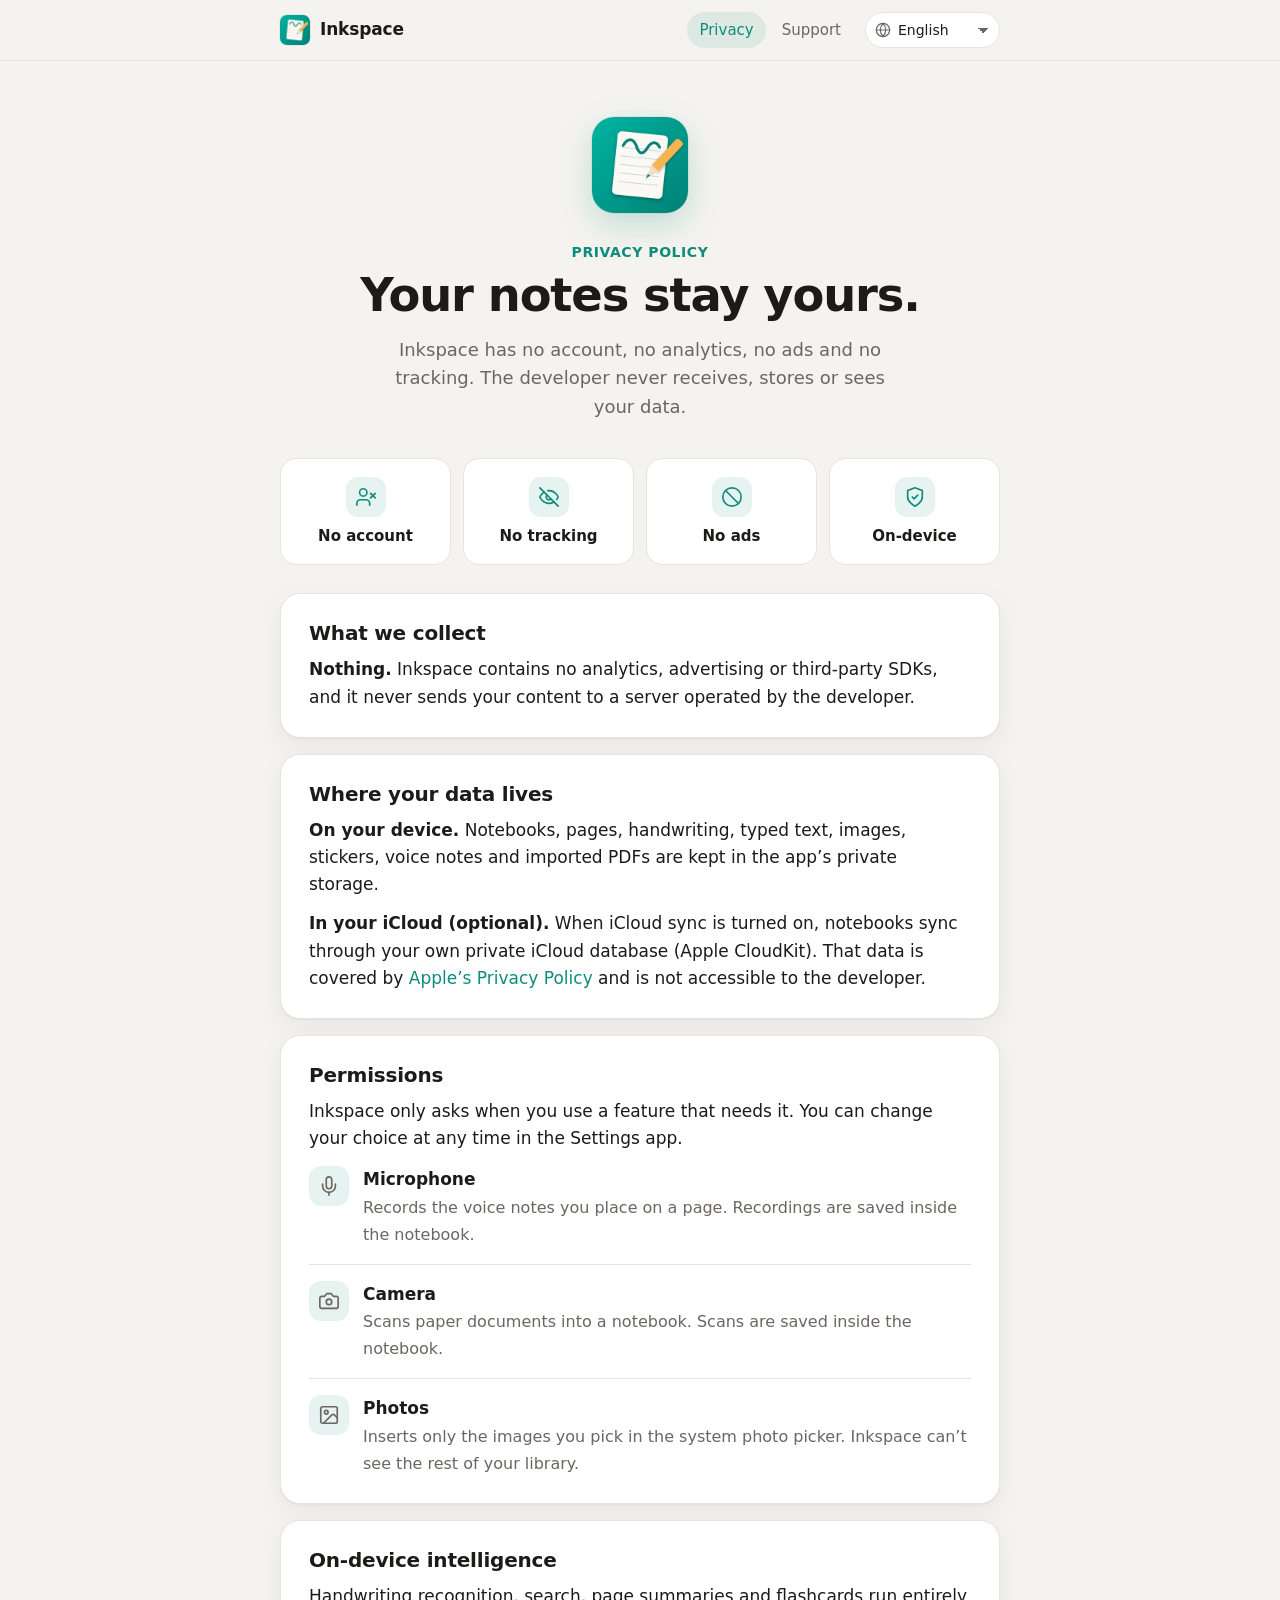
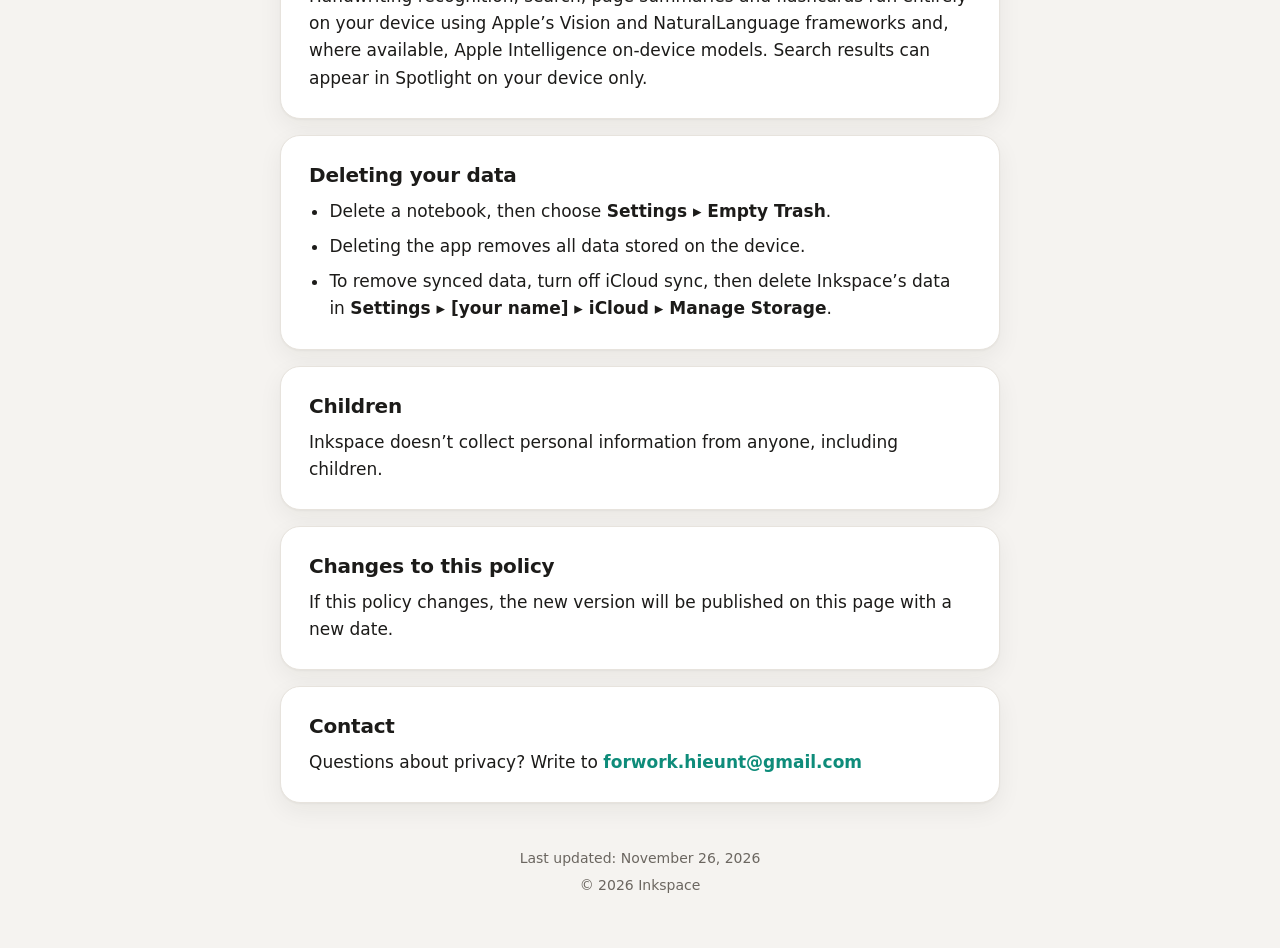
==== privacy.html @ 9c8cc4c8 "Add Inkspace privacy policy and support pages Static site for GitHub Pages: home, privacy policy and" ====
<!doctype html>
<html lang="en">
<head>
  <meta charset="utf-8">
  <meta name="viewport" content="width=device-width, initial-scale=1, viewport-fit=cover">
  <title>Privacy Policy · Inkspace</title>
  <meta name="description" content="Inkspace collects no data. Your handwritten notes stay on your device and in your own iCloud.">
  <meta name="theme-color" content="#f5f3f0" media="(prefers-color-scheme: light)">
  <meta name="theme-color" content="#161514" media="(prefers-color-scheme: dark)">
  <link rel="icon" href="assets/favicon.png">
  <link rel="apple-touch-icon" href="assets/icon.png">
  <link rel="stylesheet" href="assets/style.css">
</head>
<body data-title="p.title">
  <header class="site-header">
    <div class="wrap">
      <a class="brand" href="./"><img src="assets/icon.png" alt="">Inkspace</a>
      <nav class="nav">
        <a href="privacy.html" aria-current="page" data-i18n="nav.privacy">Privacy</a>
        <a href="support.html" data-i18n="nav.support">Support</a>
      </nav>
      <label class="lang">
        <svg viewBox="0 0 24 24" fill="none" stroke="currentColor" stroke-width="1.8" stroke-linecap="round" stroke-linejoin="round" aria-hidden="true"><circle cx="12" cy="12" r="10"/><path d="M2 12h20"/><path d="M12 2a15.3 15.3 0 0 1 4 10 15.3 15.3 0 0 1-4 10 15.3 15.3 0 0 1-4-10 15.3 15.3 0 0 1 4-10z"/></svg>
        <select id="lang" aria-label="Language" data-i18n-aria="lang.label"></select>
      </label>
    </div>
  </header>

  <main class="wrap">
    <section class="hero">
      <img class="app-icon" src="assets/icon.png" alt="Inkspace">
      <p class="eyebrow" data-i18n="p.title">Privacy Policy</p>
      <h1 data-i18n="p.hero">Your notes stay yours.</h1>
      <p class="lead" data-i18n="p.lead">Inkspace has no account, no analytics, no ads and no tracking. The developer never receives, stores or sees your data.</p>
    </section>

    <ul class="highlights">
      <li>
        <span class="icon-tile"><svg viewBox="0 0 24 24" fill="none" stroke="currentColor" stroke-width="1.8" stroke-linecap="round" stroke-linejoin="round" aria-hidden="true"><path d="M16 21v-2a4 4 0 0 0-4-4H6a4 4 0 0 0-4 4v2"/><circle cx="9" cy="7" r="4"/><path d="m17 8 5 5"/><path d="m22 8-5 5"/></svg></span>
        <span data-i18n="p.h.account">No account</span>
      </li>
      <li>
        <span class="icon-tile"><svg viewBox="0 0 24 24" fill="none" stroke="currentColor" stroke-width="1.8" stroke-linecap="round" stroke-linejoin="round" aria-hidden="true"><path d="M9.88 9.88a3 3 0 1 0 4.24 4.24"/><path d="M10.73 5.08A10.43 10.43 0 0 1 12 5c7 0 10 7 10 7a13.16 13.16 0 0 1-1.67 2.68"/><path d="M6.61 6.61A13.53 13.53 0 0 0 2 12s3 7 10 7a9.74 9.74 0 0 0 5.39-1.61"/><path d="m2 2 20 20"/></svg></span>
        <span data-i18n="p.h.tracking">No tracking</span>
      </li>
      <li>
        <span class="icon-tile"><svg viewBox="0 0 24 24" fill="none" stroke="currentColor" stroke-width="1.8" stroke-linecap="round" stroke-linejoin="round" aria-hidden="true"><circle cx="12" cy="12" r="10"/><path d="m4.9 4.9 14.2 14.2"/></svg></span>
        <span data-i18n="p.h.ads">No ads</span>
      </li>
      <li>
        <span class="icon-tile"><svg viewBox="0 0 24 24" fill="none" stroke="currentColor" stroke-width="1.8" stroke-linecap="round" stroke-linejoin="round" aria-hidden="true"><path d="M12 22s8-4 8-10V5l-8-3-8 3v7c0 6 8 10 8 10z"/><path d="m9 12 2 2 4-4"/></svg></span>
        <span data-i18n="p.h.device">On-device</span>
      </li>
    </ul>

    <section class="card" id="collect">
      <h2 data-i18n="p.collect.h">What we collect</h2>
      <p data-i18n-html="p.collect.b"><strong>Nothing.</strong> Inkspace contains no analytics, advertising or third-party SDKs, and it never sends your content to a server operated by the developer.</p>
    </section>

    <section class="card" id="storage">
      <h2 data-i18n="p.store.h">Where your data lives</h2>
      <p data-i18n-html="p.store.device"><strong>On your device.</strong> Notebooks, pages, handwriting, typed text, images, stickers, voice notes and imported PDFs are kept in the app’s private storage.</p>
      <p data-i18n-html="p.store.icloud"><strong>In your iCloud (optional).</strong> When iCloud sync is turned on, notebooks sync through your own private iCloud database (Apple CloudKit). That data is covered by <a href="https://www.apple.com/legal/privacy/" target="_blank" rel="noopener">Apple’s Privacy Policy</a> and is not accessible to the developer.</p>
    </section>

    <section class="card" id="permissions">
      <h2 data-i18n="p.perm.h">Permissions</h2>
      <p data-i18n="p.perm.lead">Inkspace only asks when you use a feature that needs it. You can change your choice at any time in the Settings app.</p>
      <ul class="rows">
        <li>
          <span class="icon-tile"><svg viewBox="0 0 24 24" fill="none" stroke="currentColor" stroke-width="1.8" stroke-linecap="round" stroke-linejoin="round" aria-hidden="true"><path d="M12 2a3 3 0 0 0-3 3v7a3 3 0 0 0 6 0V5a3 3 0 0 0-3-3z"/><path d="M19 10v2a7 7 0 0 1-14 0v-2"/><path d="M12 19v3"/></svg></span>
          <div><strong data-i18n="p.perm.mic.t">Microphone</strong><span data-i18n="p.perm.mic.d">Records the voice notes you place on a page. Recordings are saved inside the notebook.</span></div>
        </li>
        <li>
          <span class="icon-tile"><svg viewBox="0 0 24 24" fill="none" stroke="currentColor" stroke-width="1.8" stroke-linecap="round" stroke-linejoin="round" aria-hidden="true"><path d="M14.5 4h-5L7 7H4a2 2 0 0 0-2 2v9a2 2 0 0 0 2 2h16a2 2 0 0 0 2-2V9a2 2 0 0 0-2-2h-3l-2.5-3z"/><circle cx="12" cy="13" r="3"/></svg></span>
          <div><strong data-i18n="p.perm.cam.t">Camera</strong><span data-i18n="p.perm.cam.d">Scans paper documents into a notebook. Scans are saved inside the notebook.</span></div>
        </li>
        <li>
          <span class="icon-tile"><svg viewBox="0 0 24 24" fill="none" stroke="currentColor" stroke-width="1.8" stroke-linecap="round" stroke-linejoin="round" aria-hidden="true"><rect x="3" y="3" width="18" height="18" rx="2"/><circle cx="9" cy="9" r="2"/><path d="m21 15-3.09-3.09a2 2 0 0 0-2.82 0L6 21"/></svg></span>
          <div><strong data-i18n="p.perm.photos.t">Photos</strong><span data-i18n="p.perm.photos.d">Inserts only the images you pick in the system photo picker. Inkspace can’t see the rest of your library.</span></div>
        </li>
      </ul>
    </section>

    <section class="card" id="on-device">
      <h2 data-i18n="p.ai.h">On-device intelligence</h2>
      <p data-i18n="p.ai.b">Handwriting recognition, search, page summaries and flashcards run entirely on your device using Apple’s Vision and NaturalLanguage frameworks and, where available, Apple Intelligence on-device models. Search results can appear in Spotlight on your device only.</p>
    </section>

    <section class="card" id="delete">
      <h2 data-i18n="p.delete.h">Deleting your data</h2>
      <ul>
        <li data-i18n-html="p.delete.1">Delete a notebook, then choose <em>Settings ▸ Empty Trash</em>.</li>
        <li data-i18n="p.delete.2">Deleting the app removes all data stored on the device.</li>
        <li data-i18n-html="p.delete.3">To remove synced data, turn off iCloud sync, then delete Inkspace’s data in <em>Settings ▸ [your name] ▸ iCloud ▸ Manage Storage</em>.</li>
      </ul>
    </section>

    <section class="card" id="children">
      <h2 data-i18n="p.kids.h">Children</h2>
      <p data-i18n="p.kids.b">Inkspace doesn’t collect personal information from anyone, including children.</p>
    </section>

    <section class="card" id="changes">
      <h2 data-i18n="p.changes.h">Changes to this policy</h2>
      <p data-i18n="p.changes.b">If this policy changes, the new version will be published on this page with a new date.</p>
    </section>

    <section class="card" id="contact">
      <h2 data-i18n="p.contact.h">Contact</h2>
      <p><span data-i18n="p.contact.b">Questions about privacy? Write to</span> <a class="email" href="mailto:forwork.hieunt@gmail.com?subject=Inkspace%20privacy">forwork.hieunt@gmail.com</a></p>
    </section>
  </main>

  <footer class="site-footer">
    <div class="wrap">
      <p><span data-i18n="footer.updated">Last updated</span>: <time data-date="2026-11-26" datetime="2026-11-26">November 26, 2026</time></p>
      <p>© 2026 Inkspace</p>
    </div>
  </footer>

  <script src="assets/strings.js"></script>
  <script src="assets/app.js"></script>
</body>
</html>
---- assets/style.css ----
/* Inkspace — privacy & support site. Colours follow the app's Theme.swift (warm gray + teal). */

:root {
  --bg: #f5f3f0;
  --surface: #ffffff;
  --line: #e7e3dd;
  --text: #1c1b19;
  --muted: #6b6660;
  --accent: #0e8c7a;
  --accent-ink: #ffffff;
  --accent-soft: rgba(14, 140, 122, 0.1);
  --shadow: 0 1px 2px rgba(28, 27, 25, 0.04), 0 8px 24px rgba(28, 27, 25, 0.06);
  --radius: 20px;
  --font: -apple-system, BlinkMacSystemFont, "SF Pro Text", "Segoe UI", system-ui, "Helvetica Neue", Arial, sans-serif;
  color-scheme: light dark;
}

@media (prefers-color-scheme: dark) {
  :root {
    --bg: #161514;
    --surface: #23211f;
    --line: #34312e;
    --text: #f3f1ee;
    --muted: #a39e97;
    --accent: #3eb89e;
    --accent-ink: #0f1a17;
    --accent-soft: rgba(62, 184, 158, 0.14);
    --shadow: 0 1px 2px rgba(0, 0, 0, 0.3), 0 8px 24px rgba(0, 0, 0, 0.25);
  }
}

:lang(zh-Hans) { --font: -apple-system, "PingFang SC", "Hiragino Sans GB", "Noto Sans SC", "Microsoft YaHei", sans-serif; }
:lang(ja)      { --font: -apple-system, "Hiragino Sans", "Hiragino Kaku Gothic ProN", "Noto Sans JP", "Yu Gothic", sans-serif; }
:lang(ko)      { --font: -apple-system, "Apple SD Gothic Neo", "Noto Sans KR", "Malgun Gothic", sans-serif; }

*, *::before, *::after { box-sizing: border-box; }

html { -webkit-text-size-adjust: 100%; scroll-padding-top: 88px; }

body {
  margin: 0;
  background: var(--bg);
  color: var(--text);
  font-family: var(--font);
  font-size: 17px;
  line-height: 1.6;
  -webkit-font-smoothing: antialiased;
}

a { color: var(--accent); text-decoration: none; }
a:hover { text-decoration: underline; text-underline-offset: 3px; }
a:focus-visible, button:focus-visible, select:focus-visible, summary:focus-visible {
  outline: 3px solid var(--accent);
  outline-offset: 3px;
  border-radius: 8px;
}

.wrap { width: 100%; max-width: 760px; margin: 0 auto; padding: 0 20px; }

/* ---------- Header ---------- */

.site-header {
  position: sticky;
  top: 0;
  z-index: 10;
  background: color-mix(in srgb, var(--bg) 82%, transparent);
  -webkit-backdrop-filter: saturate(180%) blur(16px);
  backdrop-filter: saturate(180%) blur(16px);
  border-bottom: 1px solid color-mix(in srgb, var(--line) 70%, transparent);
}

.site-header .wrap {
  display: flex;
  align-items: center;
  gap: 12px;
  min-height: 60px;
}

.brand {
  display: flex;
  align-items: center;
  gap: 10px;
  color: var(--text);
  font-weight: 650;
  letter-spacing: -0.01em;
  margin-right: auto;
}
.brand:hover { text-decoration: none; }
.brand img { width: 30px; height: 30px; border-radius: 7px; box-shadow: 0 0 0 0.5px rgba(0, 0, 0, 0.12); }

.nav { display: flex; gap: 4px; }
.nav a {
  color: var(--muted);
  font-size: 15px;
  font-weight: 500;
  padding: 6px 12px;
  border-radius: 999px;
  white-space: nowrap;
}
.nav a:hover { color: var(--text); text-decoration: none; background: var(--accent-soft); }
.nav a[aria-current="page"] { color: var(--accent); background: var(--accent-soft); }

.lang {
  position: relative;
  display: flex;
  align-items: center;
}
.lang svg {
  position: absolute;
  left: 10px;
  width: 16px;
  height: 16px;
  color: var(--muted);
  pointer-events: none;
}
.lang select {
  appearance: none;
  -webkit-appearance: none;
  font: inherit;
  font-size: 14px;
  color: var(--text);
  background: var(--surface);
  border: 1px solid var(--line);
  border-radius: 999px;
  padding: 6px 30px 6px 32px;
  cursor: pointer;
  background-image: linear-gradient(45deg, transparent 50%, var(--muted) 50%), linear-gradient(135deg, var(--muted) 50%, transparent 50%);
  background-position: calc(100% - 16px) 52%, calc(100% - 11px) 52%;
  background-size: 5px 5px, 5px 5px;
  background-repeat: no-repeat;
}

/* ---------- Hero ---------- */

.hero { padding: 56px 0 28px; text-align: center; }
.hero .app-icon {
  width: 96px;
  height: 96px;
  border-radius: 22px;
  box-shadow: 0 0 0 0.5px rgba(0, 0, 0, 0.1), 0 12px 32px rgba(14, 140, 122, 0.22);
}
.eyebrow {
  margin: 20px 0 6px;
  color: var(--accent);
  font-size: 14px;
  font-weight: 600;
  letter-spacing: 0.04em;
  text-transform: uppercase;
}
.hero h1 {
  margin: 0;
  font-size: clamp(2rem, 6vw, 2.9rem);
  line-height: 1.12;
  font-weight: 700;
  letter-spacing: -0.025em;
  text-wrap: balance;
}
.lead {
  margin: 14px auto 0;
  max-width: 560px;
  color: var(--muted);
  font-size: 1.125rem;
  text-wrap: pretty;
}

/* ---------- Highlights ---------- */

.highlights {
  display: grid;
  grid-template-columns: repeat(4, 1fr);
  gap: 12px;
  margin: 8px 0 28px;
  padding: 0;
  list-style: none;
}
.highlights li {
  display: flex;
  flex-direction: column;
  align-items: center;
  gap: 10px;
  padding: 18px 10px;
  background: var(--surface);
  border: 1px solid var(--line);
  border-radius: 16px;
  text-align: center;
  font-size: 15px;
  font-weight: 600;
  line-height: 1.3;
}

.icon-tile {
  display: grid;
  place-items: center;
  flex: none;
  width: 40px;
  height: 40px;
  border-radius: 12px;
  background: var(--accent-soft);
  color: var(--accent);
}
.icon-tile svg { width: 22px; height: 22px; }

/* ---------- Cards & sections ---------- */

.card {
  background: var(--surface);
  border: 1px solid var(--line);
  border-radius: var(--radius);
  box-shadow: var(--shadow);
  padding: 26px 28px;
  margin: 0 0 16px;
}
.card h2 {
  margin: 0 0 10px;
  font-size: 1.25rem;
  line-height: 1.3;
  letter-spacing: -0.01em;
}
.card p { margin: 0 0 12px; }
.card p:last-child, .card ul:last-child { margin-bottom: 0; }
.card ul { margin: 0; padding-left: 1.2em; }
.card li + li { margin-top: 8px; }
.card em { font-style: normal; font-weight: 600; }

.rows { list-style: none; padding: 0 !important; margin: 14px 0 0 !important; }
.rows li { display: flex; gap: 14px; align-items: flex-start; }
.rows li + li { margin-top: 16px; padding-top: 16px; border-top: 1px solid var(--line); }
.rows strong { display: block; }
.rows span { color: var(--muted); font-size: 16px; }

.email {
  display: inline-block;
  font-weight: 600;
  word-break: break-all;
}

/* ---------- Home ---------- */

.links { display: grid; grid-template-columns: 1fr 1fr; gap: 16px; margin-bottom: 16px; }
.link-card {
  display: flex;
  flex-direction: column;
  gap: 12px;
  color: var(--text);
  transition: transform 0.15s ease, border-color 0.15s ease;
}
.link-card:hover { text-decoration: none; transform: translateY(-2px); border-color: var(--accent); }
.link-card h2 { margin: 4px 0 0; display: flex; align-items: center; gap: 6px; }
.link-card h2::after { content: "→"; color: var(--accent); font-weight: 500; }
.link-card p { color: var(--muted); }

/* ---------- Support ---------- */

.contact { display: flex; gap: 20px; align-items: center; justify-content: space-between; flex-wrap: wrap; }
.contact > div { flex: 1 1 320px; }
.button {
  display: inline-flex;
  align-items: center;
  gap: 8px;
  padding: 12px 20px;
  border-radius: 999px;
  background: var(--accent);
  color: var(--accent-ink);
  font-weight: 600;
  font-size: 16px;
  white-space: nowrap;
}
.button:hover { text-decoration: none; filter: brightness(1.06); }
.button svg { width: 18px; height: 18px; }

.faq h2 { margin-bottom: 4px; }
.faq details { border-top: 1px solid var(--line); }
.faq details:first-of-type { border-top: 0; }
.faq summary {
  display: flex;
  justify-content: space-between;
  align-items: center;
  gap: 16px;
  padding: 16px 0;
  cursor: pointer;
  font-weight: 600;
  list-style: none;
}
.faq summary::-webkit-details-marker { display: none; }
.faq summary::after {
  content: "";
  flex: none;
  width: 9px;
  height: 9px;
  border-right: 2px solid var(--muted);
  border-bottom: 2px solid var(--muted);
  transform: rotate(45deg) translate(-2px, -2px);
  transition: transform 0.2s ease;
}
.faq details[open] summary::after { transform: rotate(-135deg) translate(-2px, -2px); }
.faq details p { margin: -4px 0 16px; color: var(--muted); }

/* ---------- Footer ---------- */

.site-footer {
  padding: 24px 0 48px;
  color: var(--muted);
  font-size: 14px;
  text-align: center;
}
.site-footer p { margin: 4px 0; }

/* ---------- Small screens ---------- */

@media (max-width: 640px) {
  body { font-size: 16px; }
  .site-header .wrap { flex-wrap: wrap; gap: 8px; padding-top: 10px; padding-bottom: 10px; }
  .nav { order: 3; width: 100%; }
  .nav a { flex: 1; text-align: center; }
  .hero { padding-top: 36px; }
  .highlights { grid-template-columns: 1fr 1fr; }
  .links { grid-template-columns: 1fr; }
  .card { padding: 22px 20px; border-radius: 18px; }
}

@media (prefers-reduced-motion: reduce) {
  * { transition: none !important; }
}
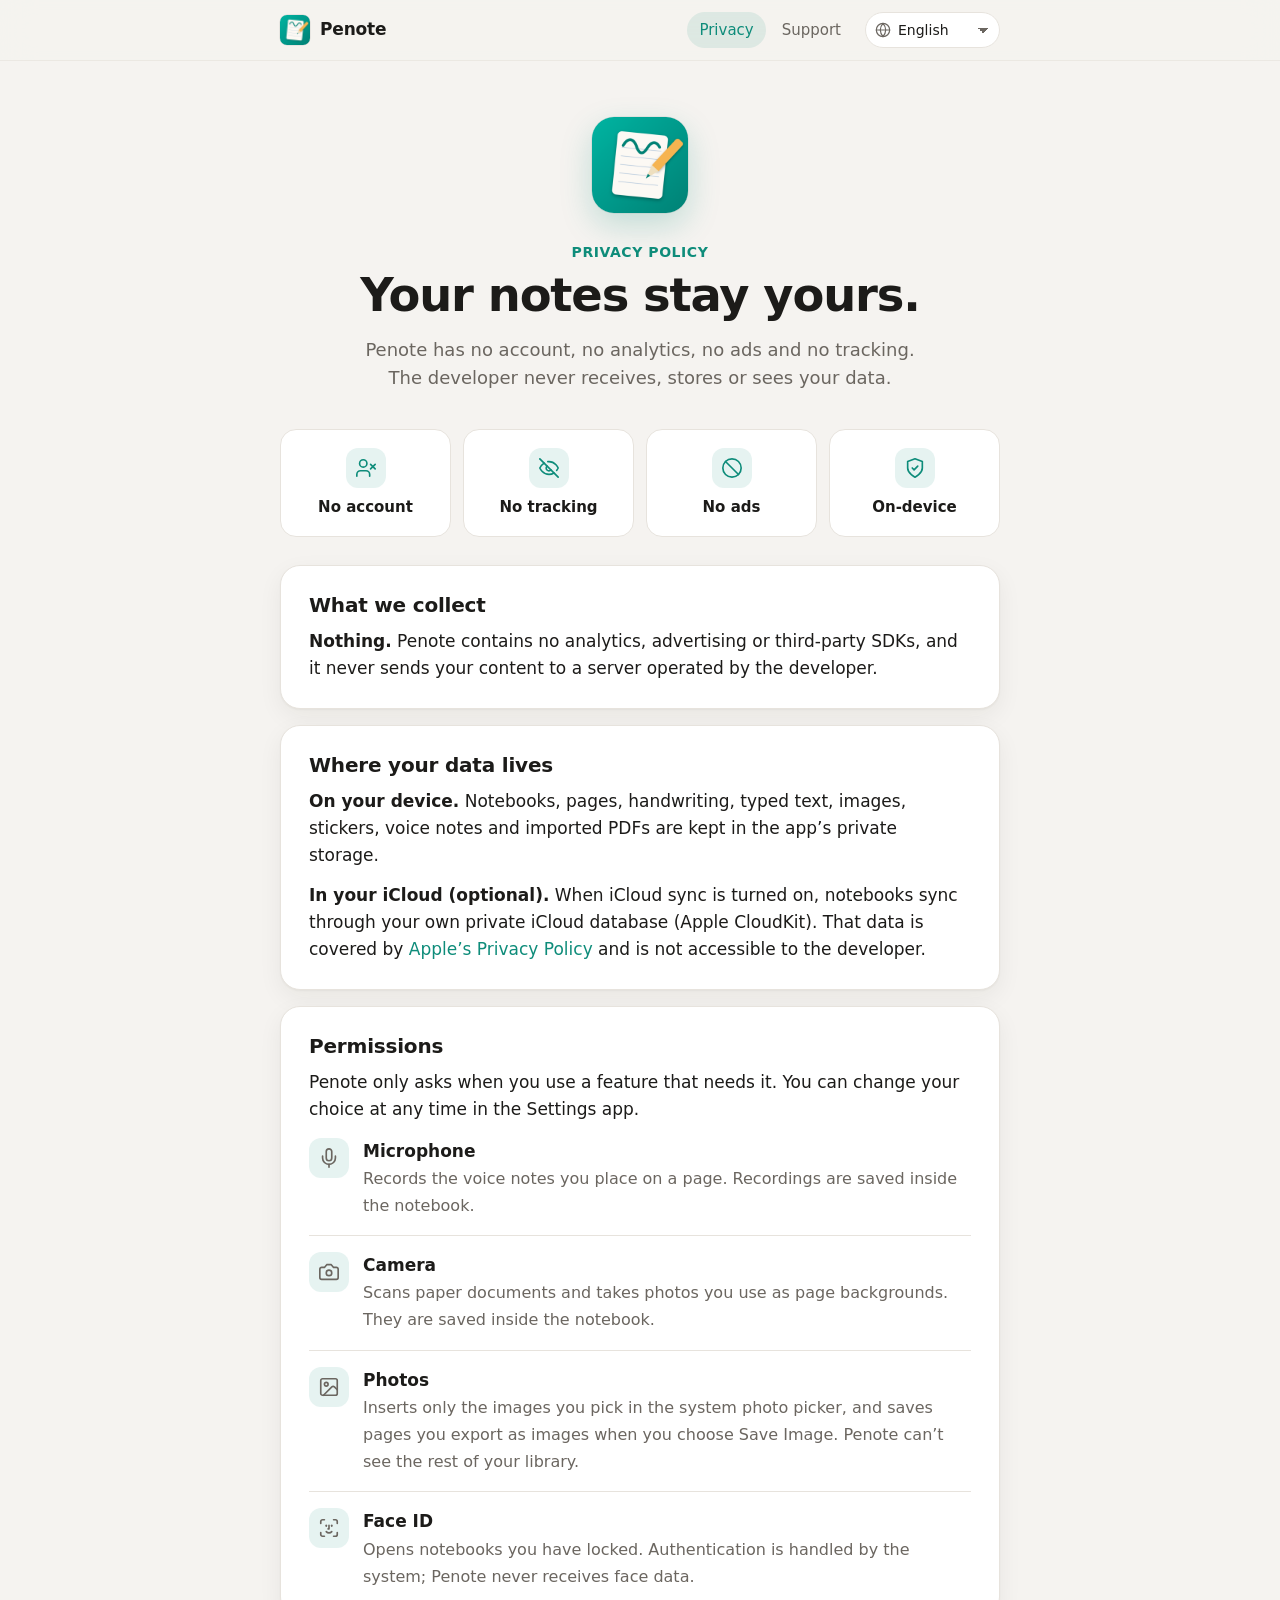
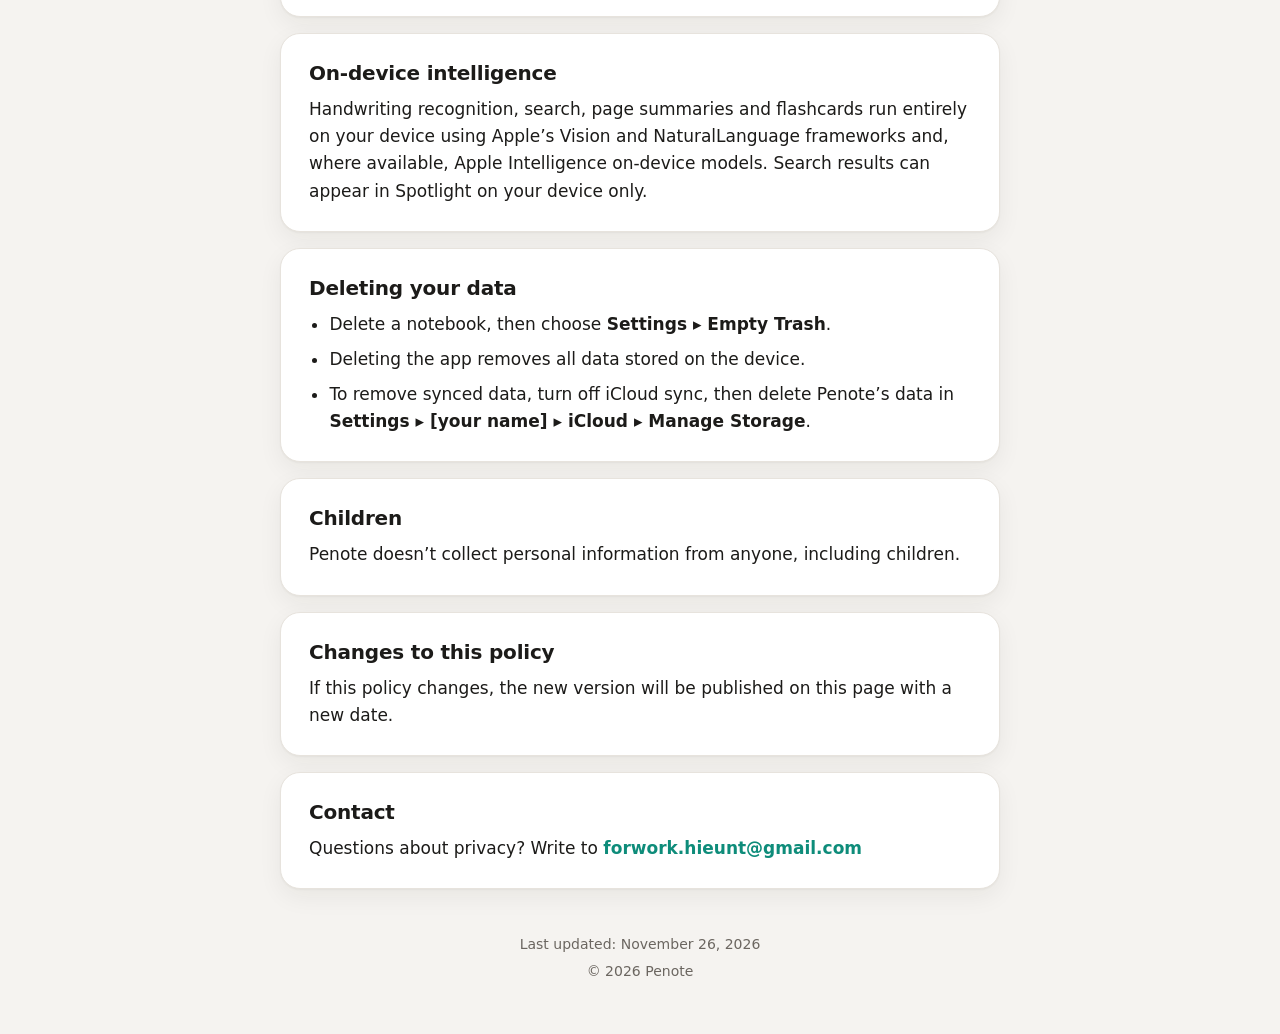
==== commit 731af018: "Đổi tên thành Penote và cập nhật mục quyền trong chính sách quyền riêng tư - Đổi Inkspace thành Peno" ====
--- a/privacy.html
+++ b/privacy.html
@@ -3,8 +3,8 @@
 <head>
   <meta charset="utf-8">
   <meta name="viewport" content="width=device-width, initial-scale=1, viewport-fit=cover">
-  <title>Privacy Policy · Inkspace</title>
-  <meta name="description" content="Inkspace collects no data. Your handwritten notes stay on your device and in your own iCloud.">
+  <title>Privacy Policy · Penote</title>
+  <meta name="description" content="Penote collects no data. Your handwritten notes stay on your device and in your own iCloud.">
   <meta name="theme-color" content="#f5f3f0" media="(prefers-color-scheme: light)">
   <meta name="theme-color" content="#161514" media="(prefers-color-scheme: dark)">
   <link rel="icon" href="assets/favicon.png">
@@ -14,7 +14,7 @@
 <body data-title="p.title">
   <header class="site-header">
     <div class="wrap">
-      <a class="brand" href="./"><img src="assets/icon.png" alt="">Inkspace</a>
+      <a class="brand" href="./"><img src="assets/icon.png" alt="">Penote</a>
       <nav class="nav">
         <a href="privacy.html" aria-current="page" data-i18n="nav.privacy">Privacy</a>
         <a href="support.html" data-i18n="nav.support">Support</a>
@@ -28,10 +28,10 @@
 
   <main class="wrap">
     <section class="hero">
-      <img class="app-icon" src="assets/icon.png" alt="Inkspace">
+      <img class="app-icon" src="assets/icon.png" alt="Penote">
       <p class="eyebrow" data-i18n="p.title">Privacy Policy</p>
       <h1 data-i18n="p.hero">Your notes stay yours.</h1>
-      <p class="lead" data-i18n="p.lead">Inkspace has no account, no analytics, no ads and no tracking. The developer never receives, stores or sees your data.</p>
+      <p class="lead" data-i18n="p.lead">Penote has no account, no analytics, no ads and no tracking. The developer never receives, stores or sees your data.</p>
     </section>
 
     <ul class="highlights">
@@ -55,7 +55,7 @@
 
     <section class="card" id="collect">
       <h2 data-i18n="p.collect.h">What we collect</h2>
-      <p data-i18n-html="p.collect.b"><strong>Nothing.</strong> Inkspace contains no analytics, advertising or third-party SDKs, and it never sends your content to a server operated by the developer.</p>
+      <p data-i18n-html="p.collect.b"><strong>Nothing.</strong> Penote contains no analytics, advertising or third-party SDKs, and it never sends your content to a server operated by the developer.</p>
     </section>
 
     <section class="card" id="storage">
@@ -66,7 +66,7 @@
 
     <section class="card" id="permissions">
       <h2 data-i18n="p.perm.h">Permissions</h2>
-      <p data-i18n="p.perm.lead">Inkspace only asks when you use a feature that needs it. You can change your choice at any time in the Settings app.</p>
+      <p data-i18n="p.perm.lead">Penote only asks when you use a feature that needs it. You can change your choice at any time in the Settings app.</p>
       <ul class="rows">
         <li>
           <span class="icon-tile"><svg viewBox="0 0 24 24" fill="none" stroke="currentColor" stroke-width="1.8" stroke-linecap="round" stroke-linejoin="round" aria-hidden="true"><path d="M12 2a3 3 0 0 0-3 3v7a3 3 0 0 0 6 0V5a3 3 0 0 0-3-3z"/><path d="M19 10v2a7 7 0 0 1-14 0v-2"/><path d="M12 19v3"/></svg></span>
@@ -74,11 +74,15 @@
         </li>
         <li>
           <span class="icon-tile"><svg viewBox="0 0 24 24" fill="none" stroke="currentColor" stroke-width="1.8" stroke-linecap="round" stroke-linejoin="round" aria-hidden="true"><path d="M14.5 4h-5L7 7H4a2 2 0 0 0-2 2v9a2 2 0 0 0 2 2h16a2 2 0 0 0 2-2V9a2 2 0 0 0-2-2h-3l-2.5-3z"/><circle cx="12" cy="13" r="3"/></svg></span>
-          <div><strong data-i18n="p.perm.cam.t">Camera</strong><span data-i18n="p.perm.cam.d">Scans paper documents into a notebook. Scans are saved inside the notebook.</span></div>
+          <div><strong data-i18n="p.perm.cam.t">Camera</strong><span data-i18n="p.perm.cam.d">Scans paper documents and takes photos you use as page backgrounds. They are saved inside the notebook.</span></div>
         </li>
         <li>
           <span class="icon-tile"><svg viewBox="0 0 24 24" fill="none" stroke="currentColor" stroke-width="1.8" stroke-linecap="round" stroke-linejoin="round" aria-hidden="true"><rect x="3" y="3" width="18" height="18" rx="2"/><circle cx="9" cy="9" r="2"/><path d="m21 15-3.09-3.09a2 2 0 0 0-2.82 0L6 21"/></svg></span>
-          <div><strong data-i18n="p.perm.photos.t">Photos</strong><span data-i18n="p.perm.photos.d">Inserts only the images you pick in the system photo picker. Inkspace can’t see the rest of your library.</span></div>
+          <div><strong data-i18n="p.perm.photos.t">Photos</strong><span data-i18n="p.perm.photos.d">Inserts only the images you pick in the system photo picker, and saves pages you export as images when you choose Save Image. Penote can’t see the rest of your library.</span></div>
+        </li>
+        <li>
+          <span class="icon-tile"><svg viewBox="0 0 24 24" fill="none" stroke="currentColor" stroke-width="1.8" stroke-linecap="round" stroke-linejoin="round" aria-hidden="true"><path d="M3 7V5a2 2 0 0 1 2-2h2"/><path d="M17 3h2a2 2 0 0 1 2 2v2"/><path d="M21 17v2a2 2 0 0 1-2 2h-2"/><path d="M7 21H5a2 2 0 0 1-2-2v-2"/><path d="M9 9v1"/><path d="M15 9v1"/><path d="M12 9v4h-1"/><path d="M9 16a4 4 0 0 0 6 0"/></svg></span>
+          <div><strong data-i18n="p.perm.faceid.t">Face ID</strong><span data-i18n="p.perm.faceid.d">Opens notebooks you have locked. Authentication is handled by the system; Penote never receives face data.</span></div>
         </li>
       </ul>
     </section>
@@ -93,13 +97,13 @@
       <ul>
         <li data-i18n-html="p.delete.1">Delete a notebook, then choose <em>Settings ▸ Empty Trash</em>.</li>
         <li data-i18n="p.delete.2">Deleting the app removes all data stored on the device.</li>
-        <li data-i18n-html="p.delete.3">To remove synced data, turn off iCloud sync, then delete Inkspace’s data in <em>Settings ▸ [your name] ▸ iCloud ▸ Manage Storage</em>.</li>
+        <li data-i18n-html="p.delete.3">To remove synced data, turn off iCloud sync, then delete Penote’s data in <em>Settings ▸ [your name] ▸ iCloud ▸ Manage Storage</em>.</li>
       </ul>
     </section>
 
     <section class="card" id="children">
       <h2 data-i18n="p.kids.h">Children</h2>
-      <p data-i18n="p.kids.b">Inkspace doesn’t collect personal information from anyone, including children.</p>
+      <p data-i18n="p.kids.b">Penote doesn’t collect personal information from anyone, including children.</p>
     </section>
 
     <section class="card" id="changes">
@@ -109,14 +113,14 @@
 
     <section class="card" id="contact">
       <h2 data-i18n="p.contact.h">Contact</h2>
-      <p><span data-i18n="p.contact.b">Questions about privacy? Write to</span> <a class="email" href="mailto:forwork.hieunt@gmail.com?subject=Inkspace%20privacy">forwork.hieunt@gmail.com</a></p>
+      <p><span data-i18n="p.contact.b">Questions about privacy? Write to</span> <a class="email" href="mailto:forwork.hieunt@gmail.com?subject=Penote%20privacy">forwork.hieunt@gmail.com</a></p>
     </section>
   </main>
 
   <footer class="site-footer">
     <div class="wrap">
       <p><span data-i18n="footer.updated">Last updated</span>: <time data-date="2026-11-26" datetime="2026-11-26">November 26, 2026</time></p>
-      <p>© 2026 Inkspace</p>
+      <p>© 2026 Penote</p>
     </div>
   </footer>
 
--- a/assets/style.css
+++ b/assets/style.css
@@ -1,4 +1,4 @@
-/* Inkspace — privacy & support site. Colours follow the app's Theme.swift (warm gray + teal). */
+/* Penote — privacy & support site. Colours follow the app's Theme.swift (warm gray + teal). */
 
 :root {
   --bg: #f5f3f0;
